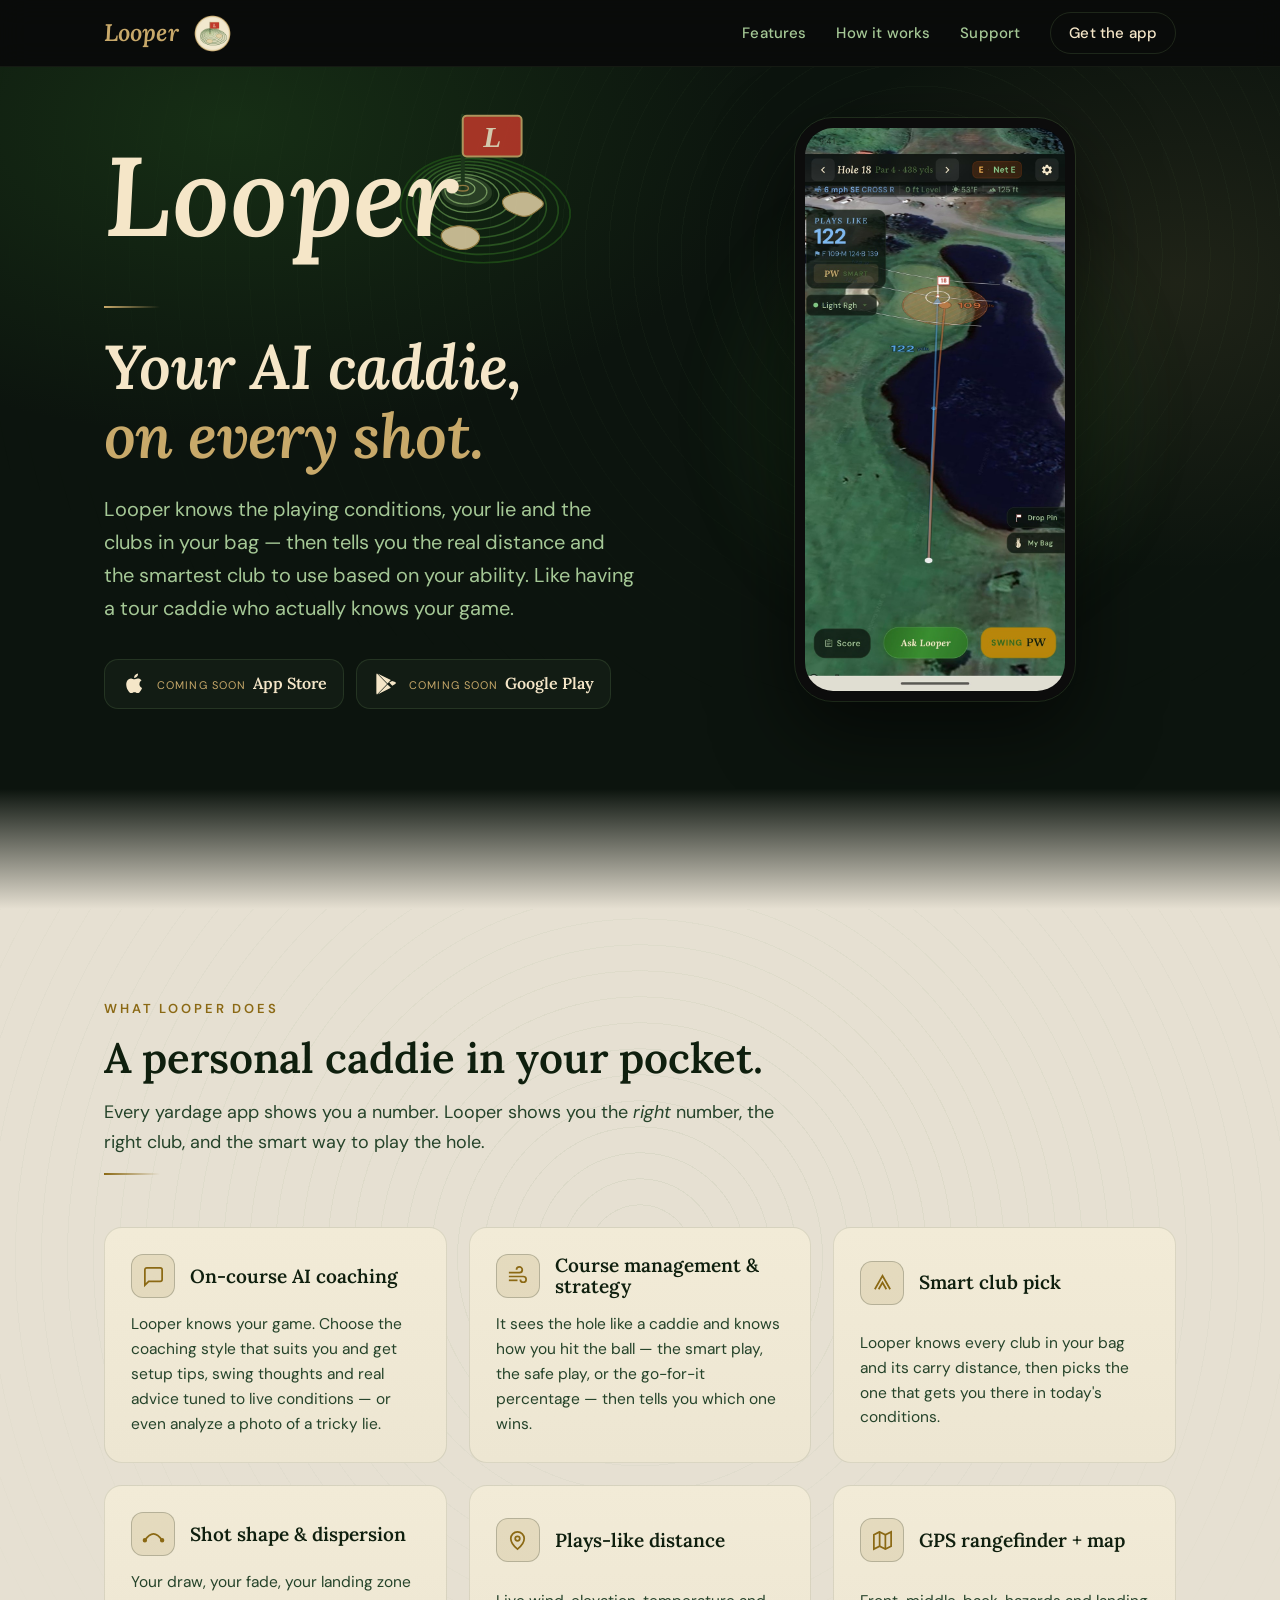
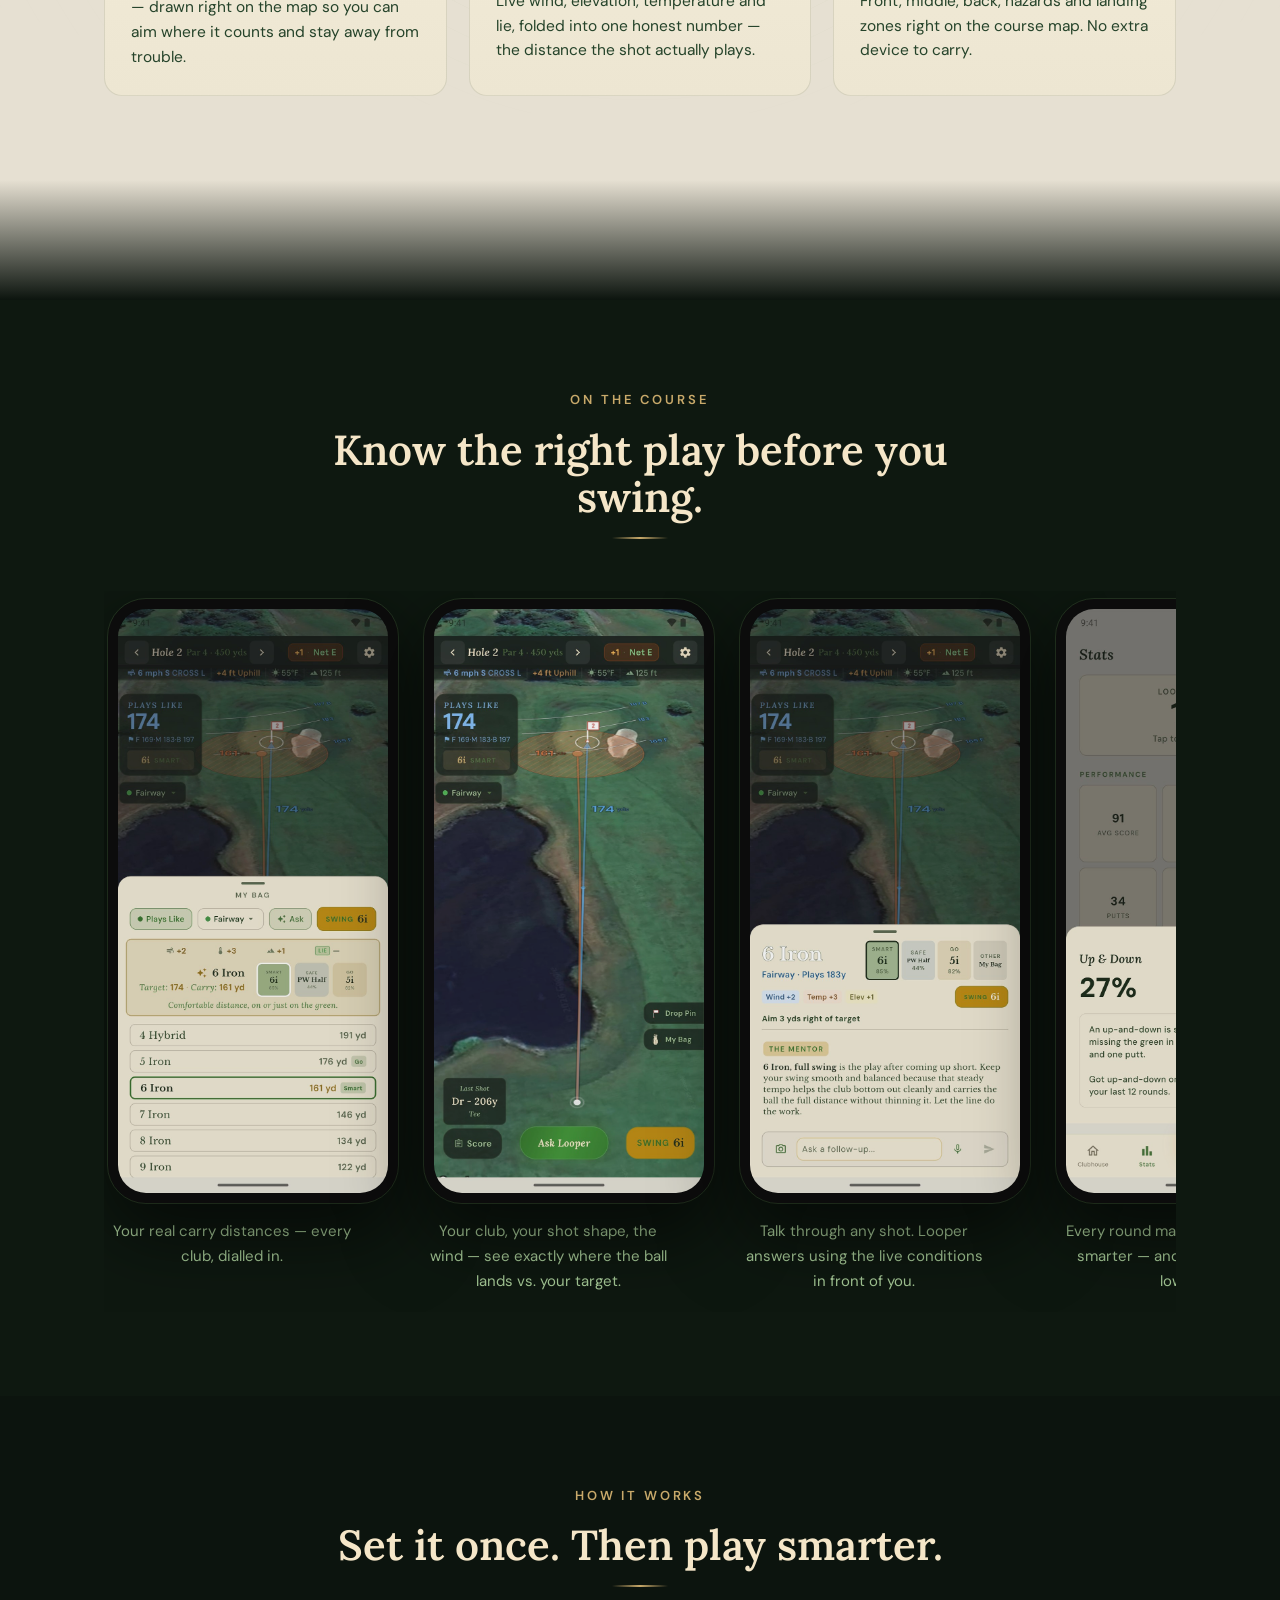
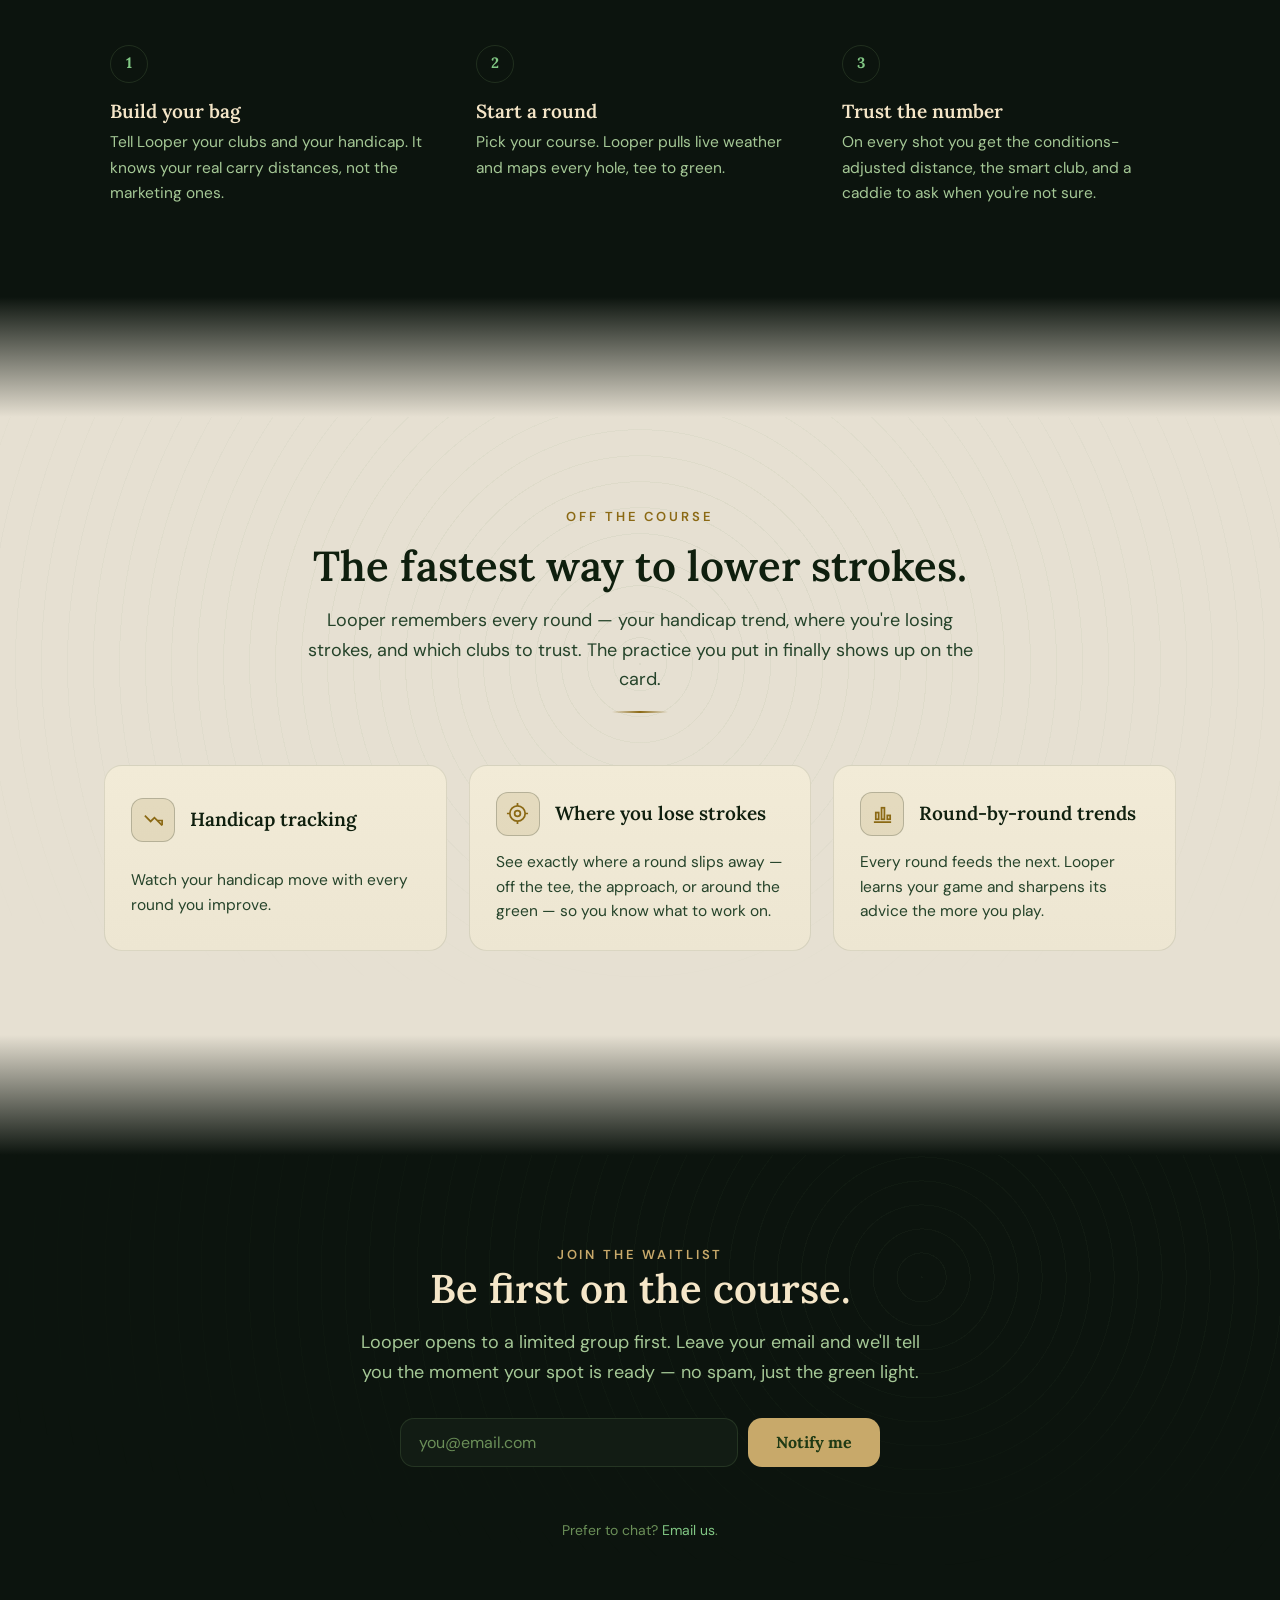
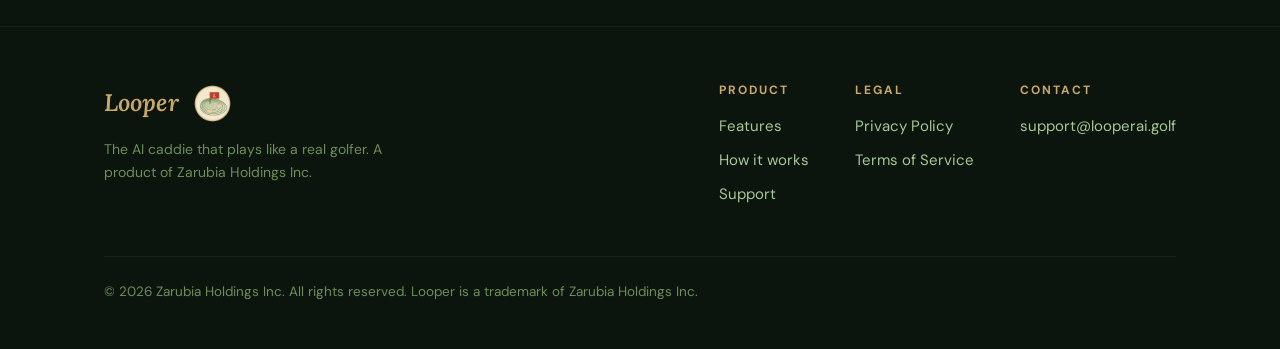
==== index.html @ 2af76039 "Rebuild marketing + legal site for looperai.golf (Cloudflare Pages) New landing page (carousel + lig" ====
<!DOCTYPE html>
<html lang="en">
<head>
  <meta charset="UTF-8" />
  <meta name="viewport" content="width=device-width, initial-scale=1.0" />
  <title>Looper — Your AI Caddie</title>
  <meta name="description" content="Looper is an AI caddie for your phone. It reads the wind, elevation, your lie and your bag, then tells you the real distance and the smart club." />
  <meta property="og:title" content="Looper — Your AI Caddie" />
  <meta property="og:description" content="The AI caddie that plays like a real golfer. Real plays-like distances, smart club picks, wind, strategy and on-course coaching." />
  <meta property="og:type" content="website" />
  <meta property="og:url" content="https://looperai.golf" />
  <meta property="og:image" content="https://looperai.golf/assets/og.png" />
  <meta property="og:image:width" content="1200" />
  <meta property="og:image:height" content="630" />
  <meta name="twitter:card" content="summary_large_image" />
  <meta name="twitter:title" content="Looper — Your AI Caddie" />
  <meta name="twitter:description" content="The AI caddie that plays like a real golfer." />
  <meta name="twitter:image" content="https://looperai.golf/assets/og.png" />
  <meta name="theme-color" content="#0A0A0A" />
  <link rel="icon" type="image/png" href="assets/icon.png" />
  <link rel="apple-touch-icon" href="assets/icon.png" />
  <link rel="preconnect" href="https://fonts.googleapis.com" />
  <link rel="preconnect" href="https://fonts.gstatic.com" crossorigin />
  <link href="https://fonts.googleapis.com/css2?family=Lora:ital,wght@0,500;0,600;0,700;1,500;1,600&family=Libre+Baskerville:ital@0;1&family=DM+Sans:wght@400;500;600;700&display=swap" rel="stylesheet" />
  <link rel="stylesheet" href="styles.css" />
</head>
<body>

  <header class="site-header">
    <div class="wrap">
      <a href="index.html" class="brand">Looper<img src="assets/emblem.png" alt="" class="brand-mark" /></a>
      <nav class="nav">
        <a href="#features" class="hide-sm">Features</a>
        <a href="#how" class="hide-sm">How it works</a>
        <a href="support.html">Support</a>
        <a href="#get" class="nav-cta">Get the app</a>
      </nav>
    </div>
  </header>

  <!-- HERO -->
  <section class="hero">
    <div class="contour"></div>
    <div class="wrap">
      <div class="hero-copy">
        <div class="hero-logo"><span class="hl-word">Looper</span><img class="hl-green" src="assets/green-emblem.svg" alt="" aria-hidden="true" /></div>
        <span class="hairline"></span>
        <h1>Your AI caddie,<br /><span class="accent">on every shot.</span></h1>
        <p class="lead">
          Looper knows the playing conditions, your lie and the clubs in your
          bag &mdash; then tells you the real distance and the smartest club to
          use based on your ability. Like having a tour caddie who actually
          knows your game.
        </p>
        <div class="cta-row">
          <span class="store-badge">
            <svg viewBox="0 0 24 24" fill="currentColor" aria-hidden="true"><path d="M17.05 12.04c-.02-2.27 1.85-3.36 1.94-3.41-1.06-1.55-2.71-1.76-3.29-1.78-1.4-.14-2.73.82-3.44.82-.71 0-1.8-.8-2.96-.78-1.52.02-2.93.88-3.71 2.24-1.58 2.74-.4 6.8 1.13 9.02.75 1.09 1.65 2.31 2.82 2.27 1.13-.05 1.56-.73 2.93-.73 1.36 0 1.75.73 2.95.71 1.22-.02 1.99-1.11 2.74-2.21.86-1.27 1.22-2.5 1.24-2.56-.03-.01-2.38-.91-2.4-3.62zM14.8 5.18c.62-.76 1.05-1.8.93-2.85-.9.04-2 .6-2.65 1.35-.58.67-1.09 1.74-.95 2.76 1.01.08 2.04-.51 2.67-1.26z"/></svg>
            <span class="sb-text"><span class="sb-top">Coming soon</span><span class="sb-main">App Store</span></span>
          </span>
          <span class="store-badge">
            <svg viewBox="0 0 24 24" fill="currentColor" aria-hidden="true"><path d="M3.6 2.3c-.3.3-.5.7-.5 1.3v16.8c0 .6.2 1 .5 1.3l.1.1L13 12.1v-.2L3.7 2.2l-.1.1zm12.9 13.2l-3.1-3.1L4.6 21.5l11.9-6zM4.6 2.5l8.8 9 3.1-3.1L4.6 2.5zm13 6.7l-2.6 1.5 2.8 2.8 2.7-1.5c.8-.5.8-1.3 0-1.8l-2.9-1z"/></svg>
            <span class="sb-text"><span class="sb-top">Coming soon</span><span class="sb-main">Google Play</span></span>
          </span>
        </div>
      </div>

      <div class="hero-visual">
        <span class="glow"></span>
        <div class="phone">
          <img src="assets/screenshots/hero.jpg" alt="Looper on the course showing the plays-like distance, recommended club and shot dispersion on a satellite hole map" />
        </div>
      </div>
    </div>
  </section>

  <div class="fade to-paper"></div>

  <!-- FEATURES -->
  <section class="band paper" id="features">
    <div class="contour"></div>
    <div class="wrap">
      <div class="section-head reveal">
        <span class="eyebrow">What Looper does</span>
        <h2>A personal caddie in your pocket.</h2>
        <p>Every yardage app shows you a number. Looper shows you the <em>right</em> number, the right club, and the smart way to play the hole.</p>
        <span class="hairline"></span>
      </div>

      <div class="feature-grid">
        <div class="feature reveal">
          <div class="feature-icon"><svg viewBox="0 0 24 24" fill="none" stroke="currentColor" stroke-width="1.8"><path d="M21 15a2 2 0 0 1-2 2H7l-4 4V5a2 2 0 0 1 2-2h14a2 2 0 0 1 2 2z"/></svg></div>
          <h3>On-course AI coaching</h3>
          <p>Looper knows your game. Choose the coaching style that suits you and get setup tips, swing thoughts and real advice tuned to live conditions &mdash; or even analyze a photo of a tricky lie.</p>
        </div>
        <div class="feature reveal">
          <div class="feature-icon"><svg viewBox="0 0 24 24" fill="none" stroke="currentColor" stroke-width="1.8"><path d="M3 8h11a3 3 0 1 0-3-3"/><path d="M3 12h15a3 3 0 1 1-3 3"/><path d="M3 16h9"/></svg></div>
          <h3>Course management &amp; strategy</h3>
          <p>It sees the hole like a caddie and knows how you hit the ball &mdash; the smart play, the safe play, or the go-for-it percentage &mdash; then tells you which one wins.</p>
        </div>
        <div class="feature reveal">
          <div class="feature-icon"><svg viewBox="0 0 24 24" fill="none" stroke="currentColor" stroke-width="1.8"><path d="M4 19l8-14 8 14"/><path d="M8 19l4-7 4 7"/></svg></div>
          <h3>Smart club pick</h3>
          <p>Looper knows every club in your bag and its carry distance, then picks the one that gets you there in today's conditions.</p>
        </div>
        <div class="feature reveal">
          <div class="feature-icon"><svg viewBox="0 0 24 24" fill="none" stroke="currentColor" stroke-width="1.8"><path d="M3 18c6-9 12-9 18 0"/><circle cx="3" cy="18" r="1.4" fill="currentColor"/><circle cx="21" cy="18" r="1.4" fill="currentColor"/></svg></div>
          <h3>Shot shape &amp; dispersion</h3>
          <p>Your draw, your fade, your landing zone &mdash; drawn right on the map so you can aim where it counts and stay away from trouble.</p>
        </div>
        <div class="feature reveal">
          <div class="feature-icon"><svg viewBox="0 0 24 24" fill="none" stroke="currentColor" stroke-width="1.8"><path d="M12 21s7-5.4 7-11a7 7 0 1 0-14 0c0 5.6 7 11 7 11z"/><circle cx="12" cy="10" r="2.4"/></svg></div>
          <h3>Plays-like distance</h3>
          <p>Live wind, elevation, temperature and lie, folded into one honest number &mdash; the distance the shot actually plays.</p>
        </div>
        <div class="feature reveal">
          <div class="feature-icon"><svg viewBox="0 0 24 24" fill="none" stroke="currentColor" stroke-width="1.8"><path d="M9 3 3 6v15l6-3 6 3 6-3V3l-6 3-6-3z"/><path d="M9 3v15M15 6v15"/></svg></div>
          <h3>GPS rangefinder + map</h3>
          <p>Front, middle, back, hazards and landing zones right on the course map. No extra device to carry.</p>
        </div>
      </div>
    </div>
  </section>

  <div class="fade to-dark"></div>

  <!-- SHOWCASE -->
  <section class="band showcase">
    <div class="wrap">
      <div class="section-head center reveal">
        <span class="eyebrow">On the course</span>
        <h2>Know the right play before you swing.</h2>
        <span class="hairline"></span>
      </div>
      <div class="shots">
        <div class="shot">
          <div class="phone"><img src="assets/screenshots/bag.jpg" alt="Looper My Bag screen showing each club's carry distance" /></div>
          <p>Your real carry distances &mdash; every club, dialled in.</p>
        </div>
        <div class="shot">
          <div class="phone"><img src="assets/screenshots/shot.jpg" alt="Looper on-course GPS with club recommendation, shot-shape ellipse and wind" /></div>
          <p>Your club, your shot shape, the wind &mdash; see exactly where the ball lands vs. your target.</p>
        </div>
        <div class="shot">
          <div class="phone"><img src="assets/screenshots/ask.jpg" alt="Ask Looper coaching a shot using the live conditions" /></div>
          <p>Talk through any shot. Looper answers using the live conditions in front of you.</p>
        </div>
        <div class="shot">
          <div class="phone"><img src="assets/screenshots/stats.jpg" alt="Looper stats screen with handicap and up-and-down detail" /></div>
          <p>Every round makes the next one smarter &mdash; and your handicap lower.</p>
        </div>
      </div>
    </div>
  </section>

  <!-- HOW IT WORKS -->
  <section class="band" id="how">
    <div class="wrap">
      <div class="section-head center reveal">
        <span class="eyebrow">How it works</span>
        <h2>Set it once. Then play smarter.</h2>
        <span class="hairline"></span>
      </div>
      <div class="steps">
        <div class="step reveal">
          <div class="num">1</div>
          <h3>Build your bag</h3>
          <p>Tell Looper your clubs and your handicap. It knows your real carry distances, not the marketing ones.</p>
        </div>
        <div class="step reveal">
          <div class="num">2</div>
          <h3>Start a round</h3>
          <p>Pick your course. Looper pulls live weather and maps every hole, tee to green.</p>
        </div>
        <div class="step reveal">
          <div class="num">3</div>
          <h3>Trust the number</h3>
          <p>On every shot you get the conditions-adjusted distance, the smart club, and a caddie to ask when you're not sure.</p>
        </div>
      </div>
    </div>
  </section>

  <div class="fade to-paper"></div>

  <!-- IMPROVE / STATS -->
  <section class="band paper" id="improve">
    <div class="contour"></div>
    <div class="wrap">
      <div class="section-head center reveal">
        <span class="eyebrow">Off the course</span>
        <h2>The fastest way to lower strokes.</h2>
        <p>Looper remembers every round &mdash; your handicap trend, where you're losing strokes, and which clubs to trust. The practice you put in finally shows up on the card.</p>
        <span class="hairline"></span>
      </div>

      <div class="feature-grid">
        <div class="feature reveal">
          <div class="feature-icon"><svg viewBox="0 0 24 24" fill="none" stroke="currentColor" stroke-width="1.8"><path d="M3 7l6 6 4-4 8 8"/><path d="M21 17v-5h-5"/></svg></div>
          <h3>Handicap tracking</h3>
          <p>Watch your handicap move with every round you improve.</p>
        </div>
        <div class="feature reveal">
          <div class="feature-icon"><svg viewBox="0 0 24 24" fill="none" stroke="currentColor" stroke-width="1.8"><circle cx="12" cy="12" r="8"/><circle cx="12" cy="12" r="3"/><path d="M12 1v3M12 20v3M1 12h3M20 12h3"/></svg></div>
          <h3>Where you lose strokes</h3>
          <p>See exactly where a round slips away &mdash; off the tee, the approach, or around the green &mdash; so you know what to work on.</p>
        </div>
        <div class="feature reveal">
          <div class="feature-icon"><svg viewBox="0 0 24 24" fill="none" stroke="currentColor" stroke-width="1.8"><path d="M3 21h18"/><rect x="5" y="11" width="3" height="7"/><rect x="11" y="6" width="3" height="12"/><rect x="17" y="14" width="3" height="4"/></svg></div>
          <h3>Round-by-round trends</h3>
          <p>Every round feeds the next. Looper learns your game and sharpens its advice the more you play.</p>
        </div>
      </div>
    </div>
  </section>

  <div class="fade to-dark"></div>

  <!-- CTA -->
  <section class="band cta-band" id="get">
    <div class="contour"></div>
    <div class="wrap reveal">
      <span class="eyebrow">Join the waitlist</span>
      <h2>Be first on the course.</h2>
      <p>Looper opens to a limited group first. Leave your email and we'll tell you the moment your spot is ready &mdash; no spam, just the green light.</p>
      <form class="waitlist" id="waitlist" action="/api/subscribe" method="post" novalidate>
        <input type="email" id="wlEmail" name="email" placeholder="you@email.com" autocomplete="email" required aria-label="Email address" />
        <input type="text" name="company" class="wl-hp" tabindex="-1" autocomplete="off" aria-hidden="true" />
        <button type="submit" class="btn">Notify me</button>
      </form>
      <p class="wl-msg" id="wlMsg" role="status" aria-live="polite"></p>
      <p class="wl-fine">Prefer to chat? <a href="mailto:support@looperai.golf">Email us</a>.</p>
    </div>
  </section>

  <!-- FOOTER -->
  <footer class="site-footer">
    <div class="wrap">
      <div class="footer-grid">
        <div class="footer-brand">
          <a href="index.html" class="brand">Looper<img src="assets/emblem.png" alt="" class="brand-mark" /></a>
          <p>The AI caddie that plays like a real golfer. A product of Zarubia Holdings Inc.</p>
        </div>
        <div class="footer-links">
          <div class="footer-col">
            <h4>Product</h4>
            <a href="#features">Features</a>
            <a href="#how">How it works</a>
            <a href="support.html">Support</a>
          </div>
          <div class="footer-col">
            <h4>Legal</h4>
            <a href="privacy.html">Privacy Policy</a>
            <a href="terms.html">Terms of Service</a>
          </div>
          <div class="footer-col">
            <h4>Contact</h4>
            <a href="mailto:support@looperai.golf">support@looperai.golf</a>
          </div>
        </div>
      </div>
      <div class="footer-legal">
        &copy; 2026 Zarubia Holdings Inc. All rights reserved. Looper is a trademark of Zarubia Holdings Inc.
      </div>
    </div>
  </footer>

  <!-- Lightbox: tap a carousel screen to read it zoomed, scroll/flick through. -->
  <div class="lightbox" id="lightbox" aria-hidden="true" role="dialog" aria-modal="true" aria-label="Screenshot viewer">
    <button class="lb-close" id="lbClose" aria-label="Close">&times;</button>
    <button class="lb-nav lb-prev" id="lbPrev" aria-label="Previous screen">&#8249;</button>
    <button class="lb-nav lb-next" id="lbNext" aria-label="Next screen">&#8250;</button>
    <div class="lb-scroll">
      <figure class="lb-figure">
        <img id="lbImg" src="" alt="" />
        <figcaption id="lbCap"></figcaption>
      </figure>
    </div>
  </div>

  <script>
    (function () {
      var reduce = window.matchMedia('(prefers-reduced-motion: reduce)').matches;

      // Scroll reveals — add .in when each element enters the viewport.
      var els = document.querySelectorAll('.reveal');
      if (reduce || !('IntersectionObserver' in window)) {
        els.forEach(function (el) { el.classList.add('in'); });
        return;
      }
      var io = new IntersectionObserver(function (entries) {
        entries.forEach(function (e) {
          if (e.isIntersecting) { e.target.classList.add('in'); io.unobserve(e.target); }
        });
      }, { rootMargin: '0px 0px -10% 0px', threshold: 0.12 });
      els.forEach(function (el) { io.observe(el); });
    })();
  </script>

  <script>
    // Carousel lightbox — tap a screen to read it zoomed; scroll to pan the
    // full screen, arrows / swipe-keys to move between, Esc / tap-out to close.
    (function () {
      var shots = Array.prototype.slice.call(document.querySelectorAll('.shots .shot'));
      var data = shots.map(function (shot) {
        var img = shot.querySelector('img');
        var cap = shot.querySelector('p');
        return img ? { src: img.src, alt: img.alt, cap: cap ? cap.textContent : '' } : null;
      }).filter(Boolean);
      if (!data.length) return;

      var lb = document.getElementById('lightbox');
      var lbImg = document.getElementById('lbImg');
      var lbCap = document.getElementById('lbCap');
      var idx = 0;

      function render(i) {
        idx = (i + data.length) % data.length;
        lbImg.src = data[idx].src;
        lbImg.alt = data[idx].alt;
        lbCap.textContent = data[idx].cap;
        lb.scrollTop = 0;
      }
      function open(i) {
        render(i);
        lb.classList.add('open');
        lb.setAttribute('aria-hidden', 'false');
        document.body.style.overflow = 'hidden';
      }
      function close() {
        lb.classList.remove('open');
        lb.setAttribute('aria-hidden', 'true');
        document.body.style.overflow = '';
      }

      shots.forEach(function (shot, i) {
        var phone = shot.querySelector('.phone');
        if (phone) phone.addEventListener('click', function () { open(i); });
      });
      document.getElementById('lbClose').addEventListener('click', close);
      document.getElementById('lbPrev').addEventListener('click', function (e) { e.stopPropagation(); render(idx - 1); });
      document.getElementById('lbNext').addEventListener('click', function (e) { e.stopPropagation(); render(idx + 1); });
      // Tap the dark area (not the phone) to close.
      lb.addEventListener('click', function (e) {
        var t = e.target;
        if (t === lb || (t.classList && (t.classList.contains('lb-scroll') || t.classList.contains('lb-figure')))) close();
      });
      document.addEventListener('keydown', function (e) {
        if (!lb.classList.contains('open')) return;
        if (e.key === 'Escape') close();
        else if (e.key === 'ArrowLeft') render(idx - 1);
        else if (e.key === 'ArrowRight') render(idx + 1);
      });
    })();

    // Waitlist email capture — posts to the /api/subscribe Pages Function.
    (function () {
      var form = document.getElementById('waitlist');
      if (!form) return;
      var msg = document.getElementById('wlMsg');
      var emailInput = document.getElementById('wlEmail');
      var emailRe = /^[^@\s]+@[^@\s]+\.[^@\s]+$/;
      form.addEventListener('submit', function (e) {
        e.preventDefault();
        var email = (emailInput.value || '').trim();
        if (!emailRe.test(email)) {
          msg.textContent = 'Please enter a valid email address.';
          msg.className = 'wl-msg err';
          return;
        }
        var hp = form.querySelector('.wl-hp');
        var btn = form.querySelector('button');
        var label = btn.textContent;
        btn.disabled = true; btn.textContent = '…';
        msg.textContent = ''; msg.className = 'wl-msg';
        fetch('/api/subscribe', {
          method: 'POST',
          headers: { 'content-type': 'application/json' },
          body: JSON.stringify({ email: email, company: hp ? hp.value : '' })
        }).then(function (r) {
          return r.json().catch(function () { return { ok: r.ok }; });
        }).then(function (d) {
          if (d && d.ok) {
            form.style.display = 'none';
            msg.textContent = "You're on the list — we'll email you the moment Looper opens up.";
            msg.className = 'wl-msg';
          } else {
            throw new Error('failed');
          }
        }).catch(function () {
          msg.textContent = 'Something went wrong — please try again, or email us.';
          msg.className = 'wl-msg err';
          btn.disabled = false; btn.textContent = label;
        });
      });
    })();
  </script>

</body>
</html>
---- styles.css ----
/* ============================================================
   Looper — looperai.golf
   Palette matched to the app (azalea_tokens.dart).
   Dark sections = "Augusta Night"; .paper sections = "Augusta Morning".
   ============================================================ */

:root {
  /* Dark ("Augusta Night") — the default palette */
  --ink:         #0C140E;   /* forest-black anchor used for section blends */
  --paper:       #E6E0D2;   /* warm muted parchment for light sections */
  --bg:          #0C140E;
  --bg-forest:   #0E1810;
  --surface:     #0C140E;
  --card:        #121C14;
  --card-2:      #0E1610;
  --border:      rgba(107, 143, 88, 0.22);
  --border-soft: rgba(107, 143, 88, 0.12);
  --cream:       #F5E6C8;   /* primary text / headings */
  --sage:        #A5C896;   /* body text */
  --sage-dim:    #6B8F58;
  --green:       #2E6B25;
  --green-deep:  #1A5C18;
  --green-bright:#81C784;
  --gold:        #C8A96A;
  --gold-soft:   rgba(200, 169, 106, 0.14);
  --white:       #FFFFFF;
  --blue:        #7DB8F0;

  --font-head:    'Lora', Georgia, 'Times New Roman', serif;
  --font-tagline: 'Libre Baskerville', Georgia, serif;
  --font-body:    'DM Sans', -apple-system, BlinkMacSystemFont, 'Segoe UI', sans-serif;

  --maxw: 1120px;
}

* { box-sizing: border-box; margin: 0; padding: 0; }

html { scroll-behavior: smooth; -webkit-text-size-adjust: 100%; }

body {
  background: var(--bg);
  color: var(--sage);
  font-family: var(--font-body);
  font-size: 17px;
  line-height: 1.65;
  -webkit-font-smoothing: antialiased;
  text-rendering: optimizeLegibility;
  overflow-x: hidden;
}

a { color: var(--green-bright); text-decoration: none; transition: color .18s ease; }
a:hover { color: var(--gold); }

h1, h2, h3 { font-family: var(--font-head); color: var(--cream); line-height: 1.12; font-weight: 600; }

img { max-width: 100%; display: block; }

.wrap { width: 100%; max-width: var(--maxw); margin: 0 auto; padding: 0 24px; }

.eyebrow {
  font-size: 13px;
  letter-spacing: .22em;
  text-transform: uppercase;
  color: var(--gold);
  font-weight: 600;
}

/* A thin gold hairline rule — the splash signature. Draws in when revealed. */
.hairline {
  display: block; width: 56px; height: 2px; border: 0;
  background: linear-gradient(90deg, var(--gold), transparent);
  transform-origin: left center;
}
.section-head.center .hairline { margin-left: auto; margin-right: auto;
  background: linear-gradient(90deg, transparent, var(--gold), transparent); }

/* A faint topographic-contour texture — echoes the emblem's rings. */
.contour {
  position: absolute; inset: 0; z-index: 0; pointer-events: none;
  background:
    repeating-radial-gradient(circle at 72% 26%,
      rgba(107,143,88,0.07) 0 1px, transparent 1px 24px);
  -webkit-mask-image: radial-gradient(120% 90% at 72% 26%, #000 0%, transparent 70%);
          mask-image: radial-gradient(120% 90% at 72% 26%, #000 0%, transparent 70%);
}

/* ---------- Header ---------- */
.site-header {
  position: sticky; top: 0; z-index: 50;
  background: rgba(10, 10, 10, 0.78);
  backdrop-filter: blur(14px);
  -webkit-backdrop-filter: blur(14px);
  border-bottom: 1px solid var(--border-soft);
}
.site-header .wrap {
  display: flex; align-items: center; justify-content: space-between;
  height: 66px;
}
/* Brand lockup: medallion + italic "Looper" wordmark */
.brand {
  display: inline-flex; align-items: center; gap: 11px;
  font-family: var(--font-head); font-style: italic; font-weight: 600;
  font-size: 24px; letter-spacing: .005em; color: var(--gold);
}
.brand:hover { color: var(--gold); }
.brand-mark { width: 45px; height: 45px; border-radius: 50%; display: block; flex-shrink: 0; }
.nav { display: flex; gap: 30px; align-items: center; }
.nav a { color: var(--sage); font-size: 15px; font-weight: 500; letter-spacing: .01em; }
.nav a:hover { color: var(--cream); }
.nav .brand:hover { color: var(--gold); }
.nav-cta {
  border: 1px solid var(--border); border-radius: 999px;
  padding: 8px 18px; color: var(--cream) !important;
}
.nav-cta:hover { border-color: var(--gold); background: var(--gold-soft); }

@media (max-width: 620px) {
  .nav { gap: 18px; }
  .nav a.hide-sm { display: none; }
  .brand { font-size: 21px; }
}

/* ---------- Hero ---------- */
.hero {
  position: relative;
  padding: 43px 0 80px;
  overflow: hidden;
}
.hero::before {
  content: ""; position: absolute; inset: 0; z-index: 0;
  background:
    radial-gradient(900px 520px at 18% 8%, rgba(46, 107, 37, 0.30), transparent 60%),
    radial-gradient(700px 480px at 92% 30%, rgba(200, 169, 106, 0.10), transparent 60%);
  pointer-events: none;
}
.hero .wrap {
  position: relative; z-index: 1;
  display: grid;
  grid-template-columns: 1.05fr 0.95fr;
  gap: 56px;
  align-items: center;
}
/* Hero logo: "Looper" wordmark with the green topographic rings (the inner
   "green" of the medallion) faded in behind it. Word is wider than the rings. */
.hero-logo {
  display: inline-flex; align-items: center; gap: 0; line-height: 1;
  font-size: clamp(62px, 9.5vw, 112px); margin-bottom: 26px;
}
.hl-word {
  position: relative; z-index: 1;   /* "r" sits in front of the emblem */
  font-family: var(--font-head); font-style: italic; font-weight: 600;
  color: var(--cream); line-height: 1; letter-spacing: .005em;
}
.hl-green {
  position: relative; z-index: 0; margin-left: -.64em;  /* tucked further behind "er" */
  width: 1.7em; height: auto; opacity: .85; flex-shrink: 0; pointer-events: none;
}
.hero .hairline { margin-bottom: 24px; }
.hero h1 {
  font-size: clamp(38px, 6vw, 62px);
  font-style: italic;
  letter-spacing: -0.01em;
  margin-bottom: 22px;
}
.hero h1 .accent { color: var(--gold); }
.hero p.lead {
  font-size: clamp(17px, 2.2vw, 20px);
  color: var(--sage);
  max-width: 540px;
  margin-bottom: 34px;
}
.cta-row { display: flex; flex-wrap: wrap; gap: 12px; align-items: center; }

.store-badge {
  display: inline-flex; align-items: center; gap: 10px;
  background: var(--card); border: 1px solid var(--border);
  border-radius: 14px; padding: 11px 16px;
}
.store-badge:hover { border-color: var(--gold); background: var(--card-2); }
.store-badge svg { width: 26px; height: 26px; flex-shrink: 0; color: var(--cream); }
.store-badge .sb-text { line-height: 1.25; }
.store-badge .sb-top { font-size: 11px; letter-spacing: .1em; text-transform: uppercase; color: var(--gold); margin-right: 7px; }
.store-badge .sb-main { font-size: 16px; color: var(--cream); font-weight: 600; font-family: var(--font-head); }

/* Phone */
.hero-visual { position: relative; display: flex; justify-content: center; }
.phone {
  position: relative;
  width: 280px; max-width: 78vw;
  border-radius: 38px;
  border: 10px solid #0c0c0c;
  outline: 1px solid var(--border);
  box-shadow: 0 30px 80px rgba(0,0,0,0.6), 0 0 0 1px rgba(255,255,255,0.02) inset;
  overflow: hidden;
  background: #000;
}
.phone img { width: 100%; height: auto; }
.hero-visual .glow {
  position: absolute; inset: -10% -20%;
  background: radial-gradient(closest-side, rgba(46,107,37,0.35), transparent 70%);
  filter: blur(20px); z-index: -1;
}

@media (max-width: 880px) {
  .hero .wrap { grid-template-columns: 1fr; gap: 48px; text-align: center; }
  .hero-emblem { margin-left: auto; margin-right: auto; }
  .hero .hairline { margin-left: auto; margin-right: auto;
    background: linear-gradient(90deg, transparent, var(--gold), transparent); }
  .hero p.lead { margin-left: auto; margin-right: auto; }
  .cta-row { justify-content: center; }
}

/* ---------- Section frame ---------- */
section.band { position: relative; padding: 84px 0; scroll-margin-top: 84px; }
section.band .wrap { position: relative; z-index: 1; }

/* Simple gradient bridge between dark <-> paper sections (feathers the
   contrast over ~120px instead of a hard line). */
.fade { height: 120px; border: 0; }
.fade.to-paper { background: linear-gradient(180deg, var(--ink) 0%, var(--paper) 100%); }
.fade.to-dark  { background: linear-gradient(180deg, var(--paper) 0%, var(--ink) 100%); }
@media (max-width: 880px) { .fade { height: 90px; } }
.section-head { max-width: 680px; margin-bottom: 52px; }
.section-head.center { margin-left: auto; margin-right: auto; text-align: center; }
.section-head .hairline { margin-top: 16px; }
.section-head h2 { font-size: clamp(28px, 4vw, 42px); margin: 14px 0 16px; }
.section-head p { color: var(--sage); font-size: 18px; }

/* ---------- Light "paper" sections ----------
   Mirrors the app's "Augusta Morning" palette. We re-map the palette
   vars within the section so every child element recolors automatically. */
.band.paper {
  background: var(--paper);
  --card:        #F2EBD7;
  --card-2:      #EDE6D2;
  --border:      rgba(15,31,14,0.22);
  --border-soft: rgba(15,31,14,0.10);
  --cream:       #0F1F0E;   /* heading / primary text on cream */
  --sage:        #25432A;   /* body text on cream */
  --sage-dim:    #506046;
  --gold:        #8B6914;   /* antique gold reads better on cream */
  --gold-soft:   rgba(139,105,20,0.12);
  --green-bright:#2E6B25;
}
.band.paper .contour {
  background:
    repeating-radial-gradient(circle at 50% 40%,
      rgba(46,107,37,0.06) 0 1px, transparent 1px 26px);
  -webkit-mask-image: radial-gradient(120% 90% at 50% 30%, #000 0%, transparent 72%);
          mask-image: radial-gradient(120% 90% at 50% 30%, #000 0%, transparent 72%);
}

/* ---------- Features ---------- */
.feature-grid {
  display: grid; grid-template-columns: repeat(3, 1fr); gap: 22px;
}
.feature {
  display: grid; grid-template-columns: auto 1fr; column-gap: 15px;
  align-items: center;
  background: linear-gradient(180deg, var(--card), var(--card-2));
  border: 1px solid var(--border-soft);
  border-radius: 18px; padding: 26px 26px;
  transition: border-color .2s ease, transform .2s ease, box-shadow .2s ease;
}
.feature:hover { border-color: var(--border); transform: translateY(-3px); }
.band.paper .feature:hover { box-shadow: 0 14px 34px rgba(15,31,14,0.10); }
.feature-icon {
  width: 44px; height: 44px; border-radius: 12px; flex-shrink: 0;
  display: flex; align-items: center; justify-content: center;
  background: var(--gold-soft); border: 1px solid var(--border);
}
.feature-icon svg { width: 23px; height: 23px; color: var(--gold); }
.feature h3 { font-size: 19px; color: var(--cream); margin: 0; }
.feature p { grid-column: 1 / -1; font-size: 15.5px; color: var(--sage); line-height: 1.6; margin-top: 14px; }

@media (max-width: 860px) { .feature-grid { grid-template-columns: 1fr 1fr; } }
@media (max-width: 560px) { .feature-grid { grid-template-columns: 1fr; } }

/* ---------- Showcase ---------- */
.showcase { background: var(--bg-forest); }
.shots {
  display: flex; gap: 26px; overflow-x: auto; padding: 8px 4px 18px;
  scroll-snap-type: x mandatory;
}
.shot { scroll-snap-align: center; flex: 0 0 auto; text-align: center; }
.shot .phone { width: 290px; }
/* Temper the light-mode screens against the dark section: lowering contrast
   pulls the bright cream down and lifts the dim map up at the same time. */
.shot .phone img { filter: contrast(0.87) saturate(1.05); }
.shot p { margin-top: 16px; color: var(--sage); font-size: 15px; max-width: 248px; }
.shots::-webkit-scrollbar { height: 8px; }
.shots::-webkit-scrollbar-thumb { background: var(--border); border-radius: 8px; }

/* Phone screens: full-bleed swipe carousel, viewport-sized phones, left-snap. */
@media (max-width: 640px) {
  .shots {
    margin-left: -24px; margin-right: -24px;
    padding: 8px 24px 18px;
    scroll-padding-left: 24px;
    gap: 16px;
    -webkit-overflow-scrolling: touch;
  }
  .shot { scroll-snap-align: start; }
  .shot .phone { width: 76vw; max-width: 300px; }
  .shot p { margin-left: auto; margin-right: auto; max-width: 66vw; font-size: 14px; }
}

/* ---------- How it works ---------- */
.steps { display: grid; grid-template-columns: repeat(3, 1fr); gap: 26px; }
.step { padding: 6px; }
.step .num {
  font-family: var(--font-head); font-size: 15px; font-weight: 700;
  color: var(--green-bright); width: 38px; height: 38px; border-radius: 999px;
  border: 1px solid var(--border); display: flex; align-items: center; justify-content: center;
  margin-bottom: 18px;
}
.step h3 { font-size: 19px; color: var(--cream); margin-bottom: 8px; }
.step p { font-size: 15.5px; color: var(--sage); }
@media (max-width: 720px) { .steps { grid-template-columns: 1fr; gap: 22px; } }

/* ---------- CTA band ---------- */
.cta-band { text-align: center; }
.cta-band h2 { font-size: clamp(28px, 4vw, 40px); margin-bottom: 16px; }
.cta-band p { color: var(--sage); max-width: 560px; margin: 0 auto 30px; font-size: 18px; }

/* Waitlist email capture */
.waitlist {
  display: flex; gap: 10px; justify-content: center; flex-wrap: wrap;
  max-width: 480px; margin: 0 auto;
}
.waitlist input[type="email"] {
  flex: 1 1 240px; min-width: 0;
  background: var(--card); border: 1px solid var(--border);
  border-radius: 14px; padding: 13px 18px;
  color: var(--cream); font-family: var(--font-body); font-size: 16px;
}
.waitlist input[type="email"]::placeholder { color: var(--sage-dim); }
.waitlist input[type="email"]:focus { outline: none; border-color: var(--gold); background: var(--card-2); }
.waitlist .btn { flex: 0 0 auto; }
.wl-hp { position: absolute; left: -9999px; width: 1px; height: 1px; opacity: 0; }
.cta-band .wl-msg { min-height: 22px; margin: 14px auto 0; font-size: 15px; color: var(--green-bright); max-width: 480px; }
.cta-band .wl-msg.err { color: var(--danger); }
.cta-band .wl-fine { margin: 16px auto 0; font-size: 14px; color: var(--sage-dim); max-width: 480px; }
@media (max-width: 460px) { .waitlist .btn { flex: 1 1 100%; } }

/* ---------- Footer ---------- */
.site-footer {
  border-top: 1px solid var(--border-soft);
  padding: 54px 0 46px; background: var(--bg);
}
.footer-grid {
  display: flex; flex-wrap: wrap; gap: 30px;
  justify-content: space-between; align-items: flex-start;
}
.footer-brand .brand { margin-bottom: 12px; }
.footer-brand p { color: var(--sage-dim); font-size: 14px; max-width: 320px; }
.footer-links { display: flex; gap: 46px; flex-wrap: wrap; }
.footer-col h4 {
  font-size: 12px; letter-spacing: .16em; text-transform: uppercase;
  color: var(--gold); margin-bottom: 14px; font-family: var(--font-body); font-weight: 700;
}
.footer-col a { display: block; color: var(--sage); font-size: 15px; margin-bottom: 9px; }
.footer-col a:hover { color: var(--cream); }
.footer-legal {
  margin-top: 40px; padding-top: 24px; border-top: 1px solid var(--border-soft);
  color: var(--sage-dim); font-size: 13.5px;
}

/* ---------- Legal / content pages ---------- */
.page-hero { padding: 64px 0 34px; }
.page-hero h1 { font-size: clamp(32px, 5vw, 46px); margin-bottom: 10px; }
.page-hero .meta { color: var(--sage-dim); font-size: 14px; }

.legal { padding: 14px 0 80px; }
.legal .wrap { max-width: 780px; }
.legal h2 {
  font-size: 24px; color: var(--cream); margin: 40px 0 14px;
  padding-top: 12px;
}
.legal h3 { font-size: 18px; color: var(--gold); margin: 26px 0 10px; font-family: var(--font-body); font-weight: 700; }
.legal p { margin-bottom: 16px; color: var(--sage); }
.legal ul { margin: 0 0 18px 22px; }
.legal li { margin-bottom: 9px; color: var(--sage); }
.legal strong { color: var(--cream); }
.legal a { word-break: break-word; }

/* ---------- FAQ ---------- */
.faq { max-width: 780px; }
.faq details {
  border: 1px solid var(--border-soft); border-radius: 14px;
  padding: 4px 22px; margin-bottom: 14px; background: var(--card-2);
}
.faq details[open] { border-color: var(--border); }
.faq summary {
  cursor: pointer; list-style: none; padding: 18px 0;
  font-family: var(--font-head); font-size: 18px; color: var(--cream);
  display: flex; justify-content: space-between; align-items: center; gap: 16px;
}
.faq summary::-webkit-details-marker { display: none; }
.faq summary::after { content: "+"; color: var(--gold); font-size: 24px; line-height: 1; }
.faq details[open] summary::after { content: "\2013"; }
.faq details p { padding: 0 0 20px; color: var(--sage); }

.contact-card {
  background: linear-gradient(180deg, var(--card), var(--card-2));
  border: 1px solid var(--border); border-radius: 18px;
  padding: 34px; margin-bottom: 44px; text-align: center;
}
.contact-card h2 { border: 0; padding: 0; margin: 0 0 10px; font-size: 24px; }
.contact-card p { margin-bottom: 18px; }
.contact-card .email {
  font-family: var(--font-head); font-size: 22px; color: var(--gold);
}

/* ---------- Buttons ---------- */
.btn {
  display: inline-flex; align-items: center; gap: 10px;
  background: var(--gold); color: #1f3a14 !important;
  font-family: var(--font-head); font-weight: 700; font-size: 16px;
  padding: 14px 28px; border-radius: 14px; border: 0;
  transition: transform .15s ease, box-shadow .2s ease;
}
.btn:hover { transform: translateY(-2px); box-shadow: 0 10px 30px rgba(200,169,106,0.22); color: #1f3a14 !important; }
.btn-ghost {
  background: transparent; color: var(--cream) !important;
  border: 1px solid var(--border);
}
.btn-ghost:hover { border-color: var(--gold); background: var(--gold-soft); box-shadow: none; }

.back-link { display: inline-block; margin-bottom: 8px; color: var(--sage-dim); font-size: 14px; }


/* ============================================================
   Motion — hero load reveal + scroll reveals. All disabled under
   prefers-reduced-motion (see the block at the very bottom).
   ============================================================ */

@keyframes lineDraw { from { transform: scaleX(0); } to { transform: scaleX(1); } }
@keyframes riseIn   { from { opacity: 0; transform: translateY(16px); }
                      to   { opacity: 1; transform: none; } }

/* Gentle hero cascade on load (no gimmicks) */
.hero-logo      { animation: riseIn .7s ease .1s both; }
.hero .hairline { animation: lineDraw .7s ease .4s both; }
.hero h1        { animation: riseIn .7s ease .5s both; }
.hero p.lead    { animation: riseIn .7s ease .64s both; }
.hero .cta-row  { animation: riseIn .7s ease .78s both; }

/* Scroll-in reveal — JS adds .in when the element enters the viewport */
.reveal { opacity: 0; transform: translateY(20px);
  transition: opacity .65s ease, transform .65s ease; }
.reveal.in { opacity: 1; transform: none; }
.reveal.d1 { transition-delay: .08s; }
.reveal.d2 { transition-delay: .16s; }
.reveal.d3 { transition-delay: .24s; }
/* Left-to-right stagger within grids (no per-card markup needed) */
.feature-grid .reveal:nth-child(3n+2) { transition-delay: .08s; }
.feature-grid .reveal:nth-child(3n)   { transition-delay: .16s; }
.steps .reveal:nth-child(2) { transition-delay: .08s; }
.steps .reveal:nth-child(3) { transition-delay: .16s; }
.reveal .hairline { transform: scaleX(0); transition: transform .6s ease .15s; }
.reveal.in .hairline { transform: scaleX(1); }

/* ---------- Lightbox: tap a carousel screen to read it zoomed ---------- */
.shot .phone { cursor: zoom-in; }
.lightbox {
  position: fixed; inset: 0; z-index: 100;
  background: rgba(8, 12, 9, 0.94);
  -webkit-backdrop-filter: blur(8px); backdrop-filter: blur(8px);
  overflow-y: auto; overscroll-behavior: contain;
  opacity: 0; visibility: hidden;
  transition: opacity .25s ease, visibility .25s ease;
}
.lightbox.open { opacity: 1; visibility: visible; }
.lb-scroll {
  min-height: 100%; box-sizing: border-box;
  display: flex; align-items: flex-start; justify-content: center;
  padding: 46px 16px 76px;
}
.lb-figure { margin: 0; cursor: default; }
.lb-figure img {
  width: min(460px, 90vw); height: auto; display: block;
  border-radius: 32px; border: 9px solid #0c0c0c;
  box-shadow: 0 30px 90px rgba(0,0,0,0.6);
}
.lb-figure figcaption {
  text-align: center; color: var(--sage); font-size: 15px; line-height: 1.5;
  margin: 20px auto 0; max-width: min(460px, 90vw);
}
.lb-close, .lb-nav {
  position: fixed; z-index: 101; cursor: pointer;
  width: 46px; height: 46px; border-radius: 999px;
  display: flex; align-items: center; justify-content: center;
  background: rgba(18, 28, 20, 0.78); border: 1px solid var(--border);
  color: var(--cream); font-size: 26px; line-height: 1;
  -webkit-backdrop-filter: blur(6px); backdrop-filter: blur(6px);
  transition: border-color .18s ease, background .18s ease;
}
.lb-close:hover, .lb-nav:hover { border-color: var(--gold); background: rgba(18, 28, 20, 0.96); }
.lb-close { top: 18px; right: 18px; }
.lb-nav { top: 50%; transform: translateY(-50%); font-size: 30px; }
.lb-prev { left: 18px; }
.lb-next { right: 18px; }
@media (max-width: 560px) { .lb-nav { top: auto; bottom: 20px; transform: none; } }

@media (prefers-reduced-motion: reduce) {
  html { scroll-behavior: auto; }
  .lightbox { transition: none; }
  .hero-logo, .hero .hairline, .hero h1, .hero p.lead, .hero .cta-row { animation: none; }
  .reveal { opacity: 1; transform: none; transition: none; }
  .reveal .hairline { transform: scaleX(1); transition: none; }
}
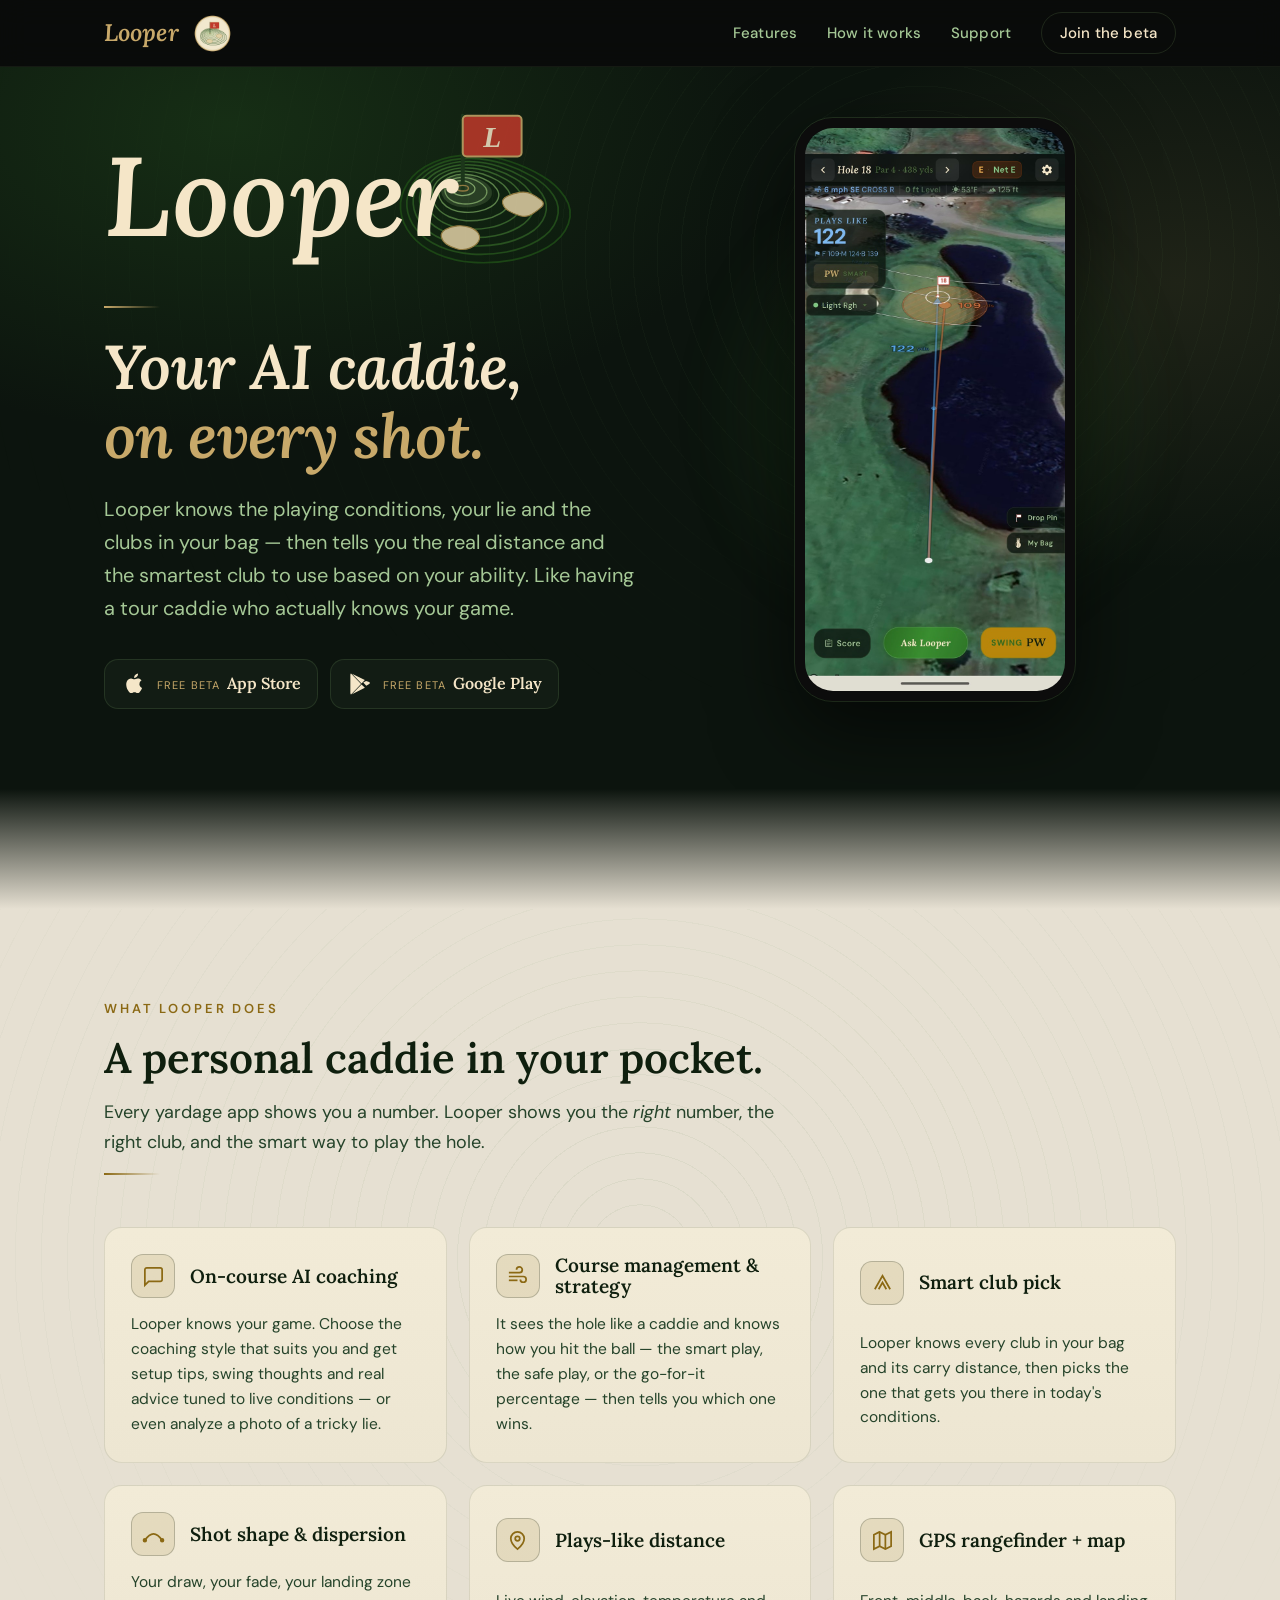
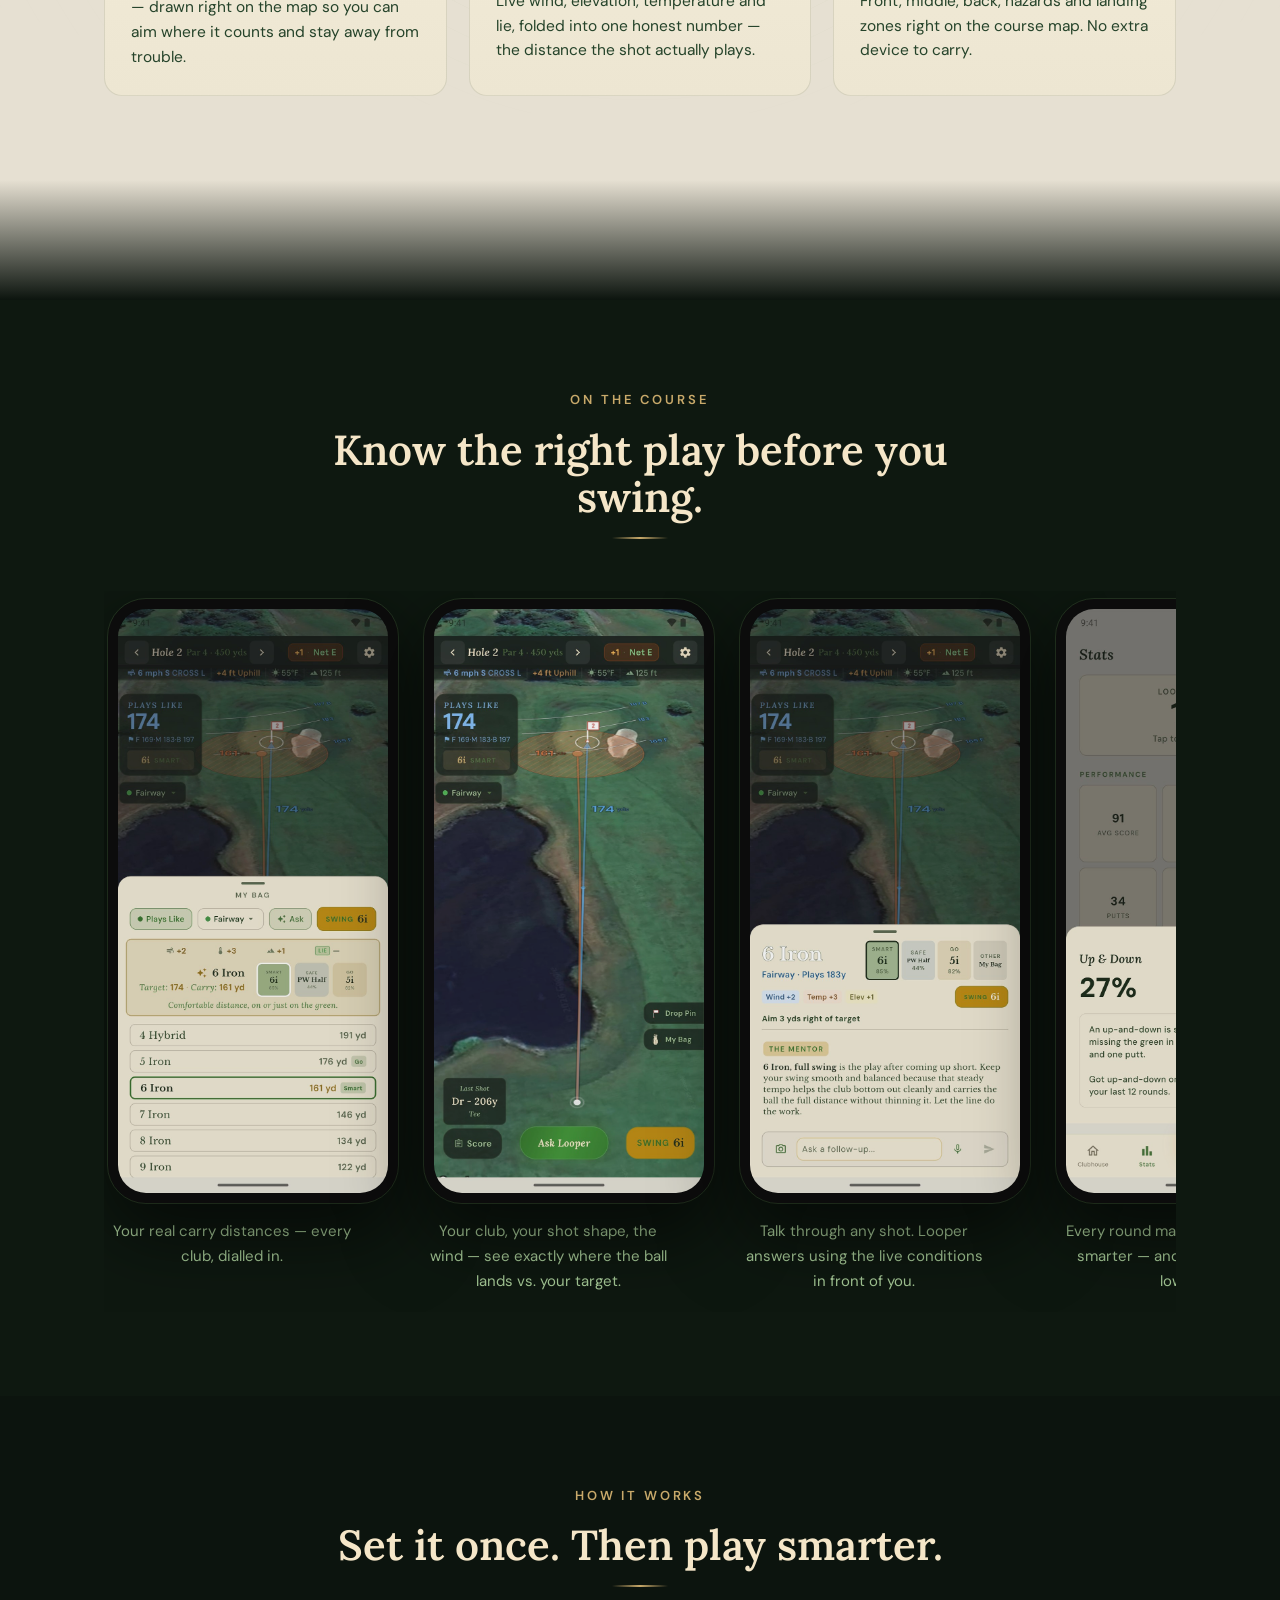
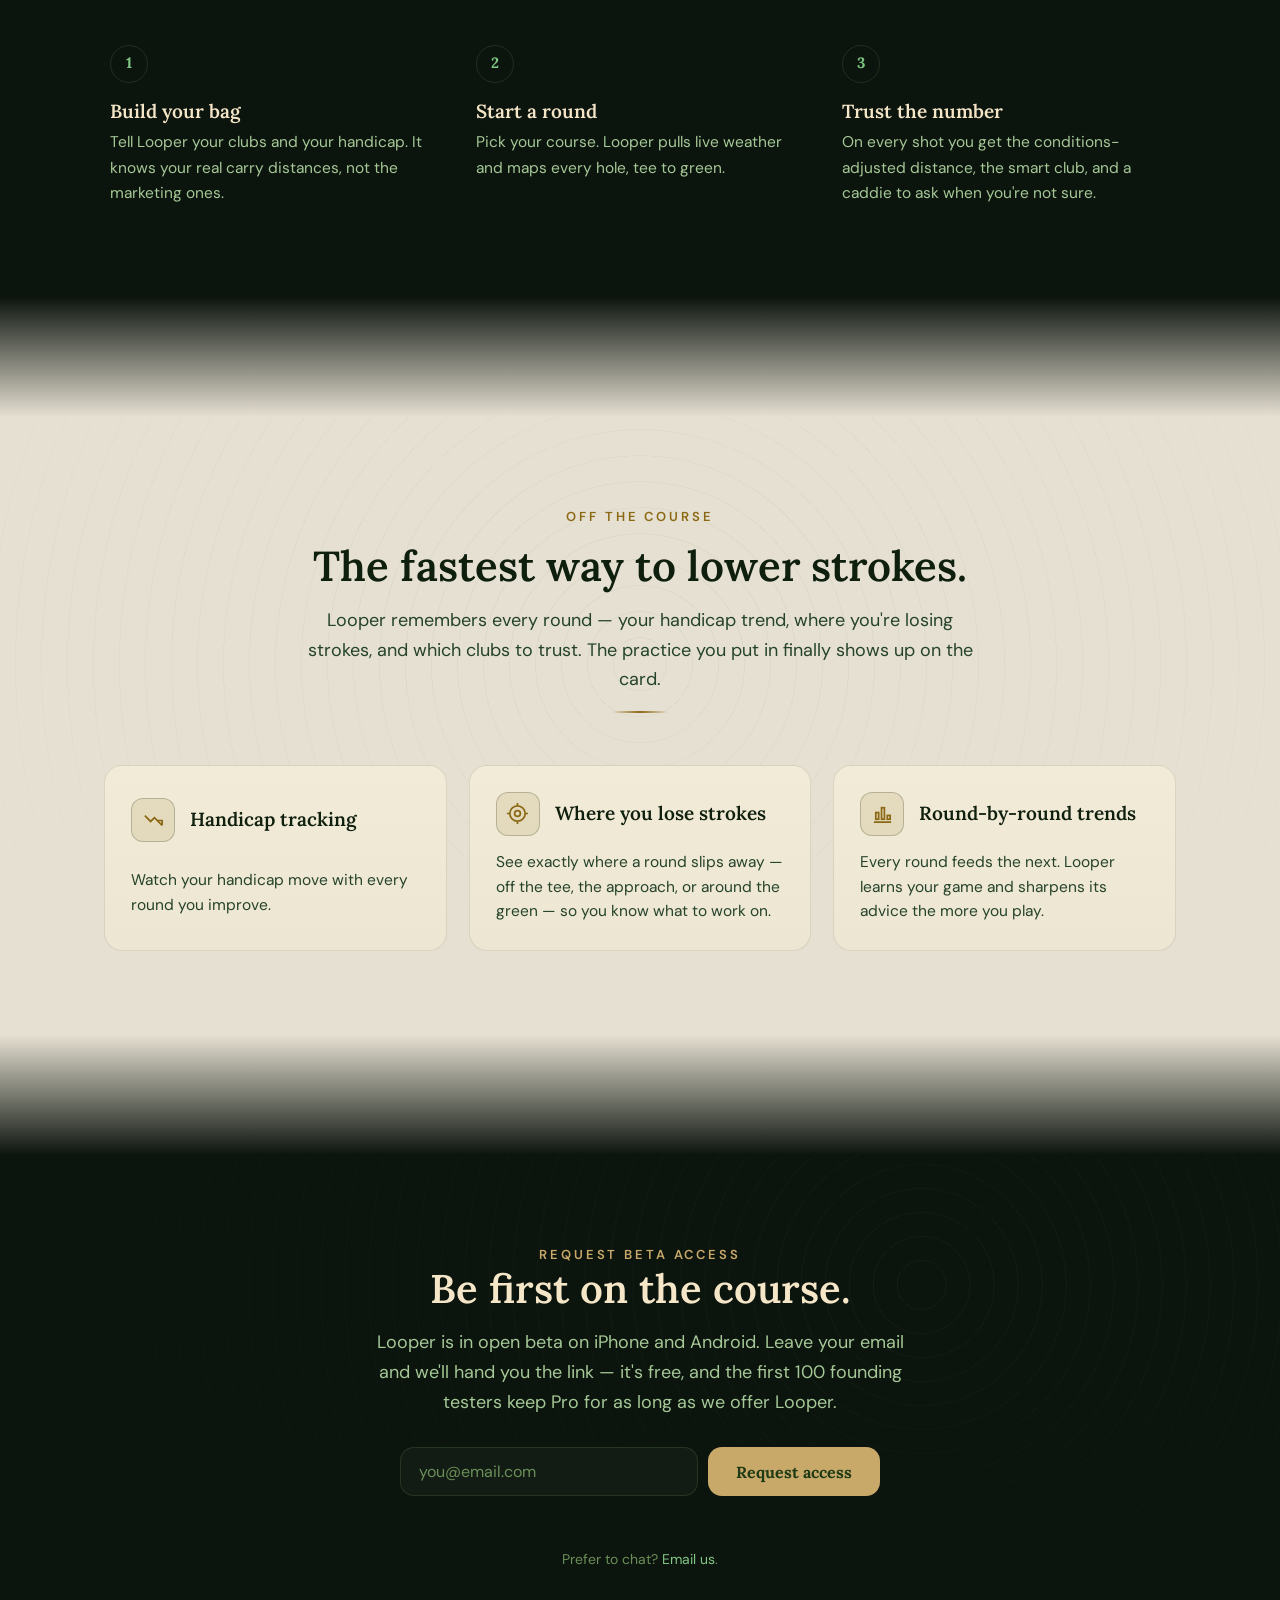
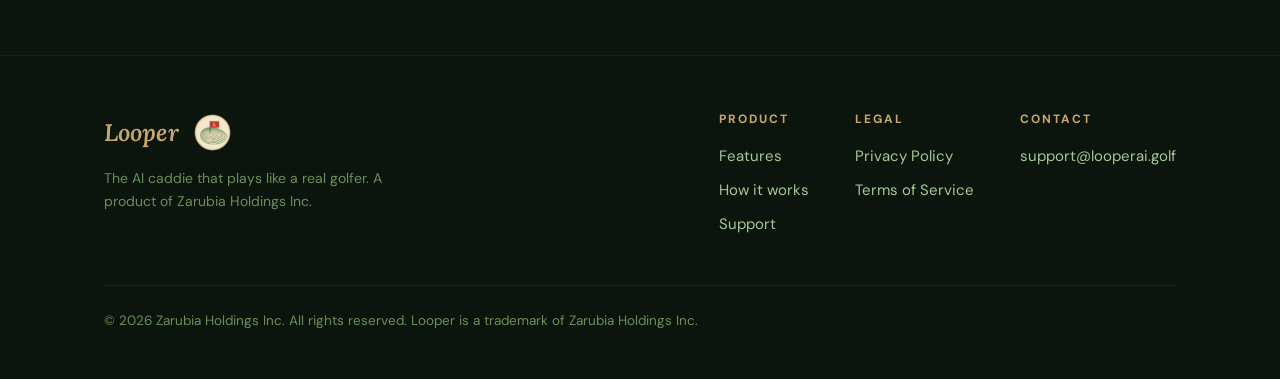
==== commit bb270b1a: "beta: point the site at /beta instead of a waitlist The beta has been open and self-service for a wh" ====
--- a/index.html
+++ b/index.html
@@ -33,7 +33,7 @@
         <a href="#features" class="hide-sm">Features</a>
         <a href="#how" class="hide-sm">How it works</a>
         <a href="support.html">Support</a>
-        <a href="#get" class="nav-cta">Get the app</a>
+        <a href="beta.html" class="nav-cta">Join the beta</a>
       </nav>
     </div>
   </header>
@@ -53,14 +53,14 @@
           knows your game.
         </p>
         <div class="cta-row">
-          <span class="store-badge">
+          <a class="store-badge" href="beta.html">
             <svg viewBox="0 0 24 24" fill="currentColor" aria-hidden="true"><path d="M17.05 12.04c-.02-2.27 1.85-3.36 1.94-3.41-1.06-1.55-2.71-1.76-3.29-1.78-1.4-.14-2.73.82-3.44.82-.71 0-1.8-.8-2.96-.78-1.52.02-2.93.88-3.71 2.24-1.58 2.74-.4 6.8 1.13 9.02.75 1.09 1.65 2.31 2.82 2.27 1.13-.05 1.56-.73 2.93-.73 1.36 0 1.75.73 2.95.71 1.22-.02 1.99-1.11 2.74-2.21.86-1.27 1.22-2.5 1.24-2.56-.03-.01-2.38-.91-2.4-3.62zM14.8 5.18c.62-.76 1.05-1.8.93-2.85-.9.04-2 .6-2.65 1.35-.58.67-1.09 1.74-.95 2.76 1.01.08 2.04-.51 2.67-1.26z"/></svg>
-            <span class="sb-text"><span class="sb-top">Coming soon</span><span class="sb-main">App Store</span></span>
-          </span>
-          <span class="store-badge">
+            <span class="sb-text"><span class="sb-top">Free beta</span><span class="sb-main">App Store</span></span>
+          </a>
+          <a class="store-badge" href="beta.html">
             <svg viewBox="0 0 24 24" fill="currentColor" aria-hidden="true"><path d="M3.6 2.3c-.3.3-.5.7-.5 1.3v16.8c0 .6.2 1 .5 1.3l.1.1L13 12.1v-.2L3.7 2.2l-.1.1zm12.9 13.2l-3.1-3.1L4.6 21.5l11.9-6zM4.6 2.5l8.8 9 3.1-3.1L4.6 2.5zm13 6.7l-2.6 1.5 2.8 2.8 2.7-1.5c.8-.5.8-1.3 0-1.8l-2.9-1z"/></svg>
-            <span class="sb-text"><span class="sb-top">Coming soon</span><span class="sb-main">Google Play</span></span>
-          </span>
+            <span class="sb-text"><span class="sb-top">Free beta</span><span class="sb-main">Google Play</span></span>
+          </a>
         </div>
       </div>
 
@@ -219,13 +219,13 @@
   <section class="band cta-band" id="get">
     <div class="contour"></div>
     <div class="wrap reveal">
-      <span class="eyebrow">Join the waitlist</span>
+      <span class="eyebrow">Request beta access</span>
       <h2>Be first on the course.</h2>
-      <p>Looper opens to a limited group first. Leave your email and we'll tell you the moment your spot is ready &mdash; no spam, just the green light.</p>
+      <p>Looper is in open beta on iPhone and Android. Leave your email and we'll hand you the link &mdash; it's free, and the first 100 founding testers keep Pro for as long as we offer Looper.</p>
       <form class="waitlist" id="waitlist" action="/api/subscribe" method="post" novalidate>
         <input type="email" id="wlEmail" name="email" placeholder="you@email.com" autocomplete="email" required aria-label="Email address" />
         <input type="text" name="company" class="wl-hp" tabindex="-1" autocomplete="off" aria-hidden="true" />
-        <button type="submit" class="btn">Notify me</button>
+        <button type="submit" class="btn">Request access</button>
       </form>
       <p class="wl-msg" id="wlMsg" role="status" aria-live="polite"></p>
       <p class="wl-fine">Prefer to chat? <a href="mailto:support@looperai.golf">Email us</a>.</p>
@@ -274,6 +274,32 @@
         <img id="lbImg" src="" alt="" />
         <figcaption id="lbCap"></figcaption>
       </figure>
+    </div>
+  </div>
+
+  <!-- Beta-access confirmation: shown after a successful signup. Reveals the
+       beta link immediately rather than making the email the only way in —
+       a welcome email that lands in Promotions would otherwise lose the user
+       at the exact moment their intent is highest. -->
+  <div class="wl-modal" id="wlModal" aria-hidden="true" role="dialog" aria-modal="true" aria-labelledby="wlModalTitle">
+    <div class="wl-modal-card" role="document">
+      <button class="wl-modal-close" id="wlModalClose" aria-label="Close">&times;</button>
+      <div class="wl-modal-mark" aria-hidden="true">
+        <svg viewBox="0 0 24 24" fill="none" stroke="currentColor" stroke-width="2.4" stroke-linecap="round" stroke-linejoin="round"><path d="M20 6 9 17l-5-5" /></svg>
+      </div>
+      <span class="eyebrow">You're in</span>
+      <h3 id="wlModalTitle">Welcome to the clubhouse.</h3>
+      <p>Your spot is confirmed. Looper runs on iPhone and Android &mdash; the beta page has the two-minute version.</p>
+      <div id="wlModalSent">
+        <p class="wl-modal-spam">We've emailed the link to <strong id="wlModalEmail">your inbox</strong> as well, so you can pick it up on the phone you actually golf with.</p>
+      </div>
+      <div id="wlModalSaved" hidden>
+        <p class="wl-modal-spam">Open <strong>looperai.golf/beta</strong> on your phone when you're ready to install.</p>
+      </div>
+      <div class="wl-modal-actions">
+        <a class="btn" href="beta.html">Join the beta</a>
+        <button type="button" class="btn btn-ghost" id="wlModalOk">Maybe later</button>
+      </div>
     </div>
   </div>
 
@@ -359,6 +385,37 @@
       var msg = document.getElementById('wlMsg');
       var emailInput = document.getElementById('wlEmail');
       var emailRe = /^[^@\s]+@[^@\s]+\.[^@\s]+$/;
+
+      // Confirmation modal — shown once the signup is accepted.
+      var modal = document.getElementById('wlModal');
+      var modalEmail = document.getElementById('wlModalEmail');
+      var modalSent = document.getElementById('wlModalSent');
+      var modalSaved = document.getElementById('wlModalSaved');
+      function openModal(email, emailed) {
+        if (!modal) return;
+        if (modalEmail && email) modalEmail.textContent = email;
+        // Only promise an email if one actually went out.
+        if (modalSent) modalSent.hidden = !emailed;
+        if (modalSaved) modalSaved.hidden = !!emailed;
+        modal.classList.add('open');
+        modal.setAttribute('aria-hidden', 'false');
+        document.body.style.overflow = 'hidden';
+      }
+      function closeModal() {
+        if (!modal) return;
+        modal.classList.remove('open');
+        modal.setAttribute('aria-hidden', 'true');
+        document.body.style.overflow = '';
+      }
+      if (modal) {
+        document.getElementById('wlModalClose').addEventListener('click', closeModal);
+        document.getElementById('wlModalOk').addEventListener('click', closeModal);
+        modal.addEventListener('click', function (e) { if (e.target === modal) closeModal(); });
+        document.addEventListener('keydown', function (e) {
+          if (e.key === 'Escape' && modal.classList.contains('open')) closeModal();
+        });
+      }
+
       form.addEventListener('submit', function (e) {
         e.preventDefault();
         var email = (emailInput.value || '').trim();
@@ -380,9 +437,11 @@
           return r.json().catch(function () { return { ok: r.ok }; });
         }).then(function (d) {
           if (d && d.ok) {
-            form.style.display = 'none';
-            msg.textContent = "You're on the list — we'll email you the moment Looper opens up.";
+            form.reset();
+            btn.disabled = false; btn.textContent = label;
+            msg.textContent = "You're in.";
             msg.className = 'wl-msg';
+            openModal(email, !!(d && d.emailed));
           } else {
             throw new Error('failed');
           }
--- a/styles.css
+++ b/styles.css
@@ -175,6 +175,8 @@
   display: inline-flex; align-items: center; gap: 10px;
   background: var(--card); border: 1px solid var(--border);
   border-radius: 14px; padding: 11px 16px;
+  text-decoration: none;
+  transition: border-color .2s ease, background .2s ease;
 }
 .store-badge:hover { border-color: var(--gold); background: var(--card-2); }
 .store-badge svg { width: 26px; height: 26px; flex-shrink: 0; color: var(--cream); }
@@ -401,6 +403,106 @@
 .faq details[open] summary::after { content: "\2013"; }
 .faq details p { padding: 0 0 20px; color: var(--sage); }
 
+.beta-perk {
+  display: inline-block;
+  font-size: 14px; color: var(--sage);
+  background: var(--gold-soft); border: 1px solid var(--border);
+  border-radius: 12px; padding: 10px 16px;
+  margin-top: 18px;
+}
+.beta-perk strong { color: var(--cream); }
+
+/* ---------- Beta join steps (beta.html) ---------- */
+.beta-steps { list-style: none; max-width: 780px; margin: 44px 0; display: block; }
+.beta-steps li { display: flex; gap: 20px; align-items: flex-start; margin-bottom: 22px; }
+.beta-steps-num {
+  flex: 0 0 auto; font-family: var(--font-head); font-style: italic; font-weight: 600;
+  font-size: 26px; color: var(--gold); line-height: 1.3; width: 34px;
+}
+.beta-steps div { color: var(--sage); }
+.beta-steps strong { color: var(--cream); }
+.fine-print { color: var(--sage-dim); font-size: 14px; max-width: 780px; }
+
+/* ---------- Beta: in-app-browser escape hatch ----------
+   Facebook/Instagram/etc. open links in an embedded webview. Google blocks
+   sign-in in those, so the Google-Groups join step is impossible. Detect it
+   (body.is-inapp, set in beta.html) and push the user to a real browser. */
+.iab-warn {
+  display: none;
+  max-width: 900px; margin: 0 auto 26px;
+  background: var(--gold-soft);
+  border: 1px solid var(--gold);
+  border-radius: 16px;
+  padding: 20px 22px;
+  color: var(--cream);
+  font-size: 15.5px; line-height: 1.55;
+}
+body.is-inapp .iab-warn { display: block; }
+.iab-warn p { margin: 0 0 8px; }
+.iab-warn strong { color: var(--gold); }
+.iab-warn .iab-hint { color: var(--sage); font-size: 14.5px; }
+.iab-warn .btn { margin-top: 10px; }
+
+/* ---------- Beta: dual-platform cards ---------- */
+.platform-grid {
+  display: grid; grid-template-columns: 1fr 1fr; gap: 22px;
+  max-width: 900px; margin: 0 auto 30px;
+  align-items: start; /* cards size to their own content — the Android card is much shorter than the iPhone one */
+}
+@media (max-width: 760px) { .platform-grid { grid-template-columns: 1fr; } }
+.platform-card {
+  background: linear-gradient(180deg, var(--card), var(--card-2));
+  border: 1px solid var(--border); border-radius: 18px;
+  padding: 30px 28px; display: flex; flex-direction: column;
+}
+.platform-card h2 {
+  font-size: 22px; margin: 0 0 4px; padding: 0; border: 0;
+  display: flex; align-items: center; gap: 10px;
+}
+.platform-card h2 svg { width: 22px; height: 22px; fill: currentColor; }
+.platform-card .pc-sub { color: var(--sage-dim); font-size: 13px; margin: 0 0 20px; }
+.platform-card .btn { width: 100%; margin-bottom: 4px; }
+.platform-card .btn:not(.btn-block) { justify-content: center; }
+.platform-badge {
+  display: none; font-family: var(--font-body); font-size: 11px;
+  font-weight: 700; letter-spacing: .08em; text-transform: uppercase;
+  color: #1f3a14; background: var(--gold); border-radius: 999px;
+  padding: 3px 11px; margin-bottom: 14px; width: fit-content;
+}
+body.is-ios .platform-card.ios .platform-badge,
+body.is-android .platform-card.android .platform-badge { display: inline-block; }
+@media (max-width: 760px) {
+  body.is-android .platform-card.android,
+  body.is-ios .platform-card.ios { order: -1; }
+}
+.pc-steps { list-style: none; margin: 4px 0 0; padding: 0; }
+.pc-steps li {
+  display: flex; gap: 13px; align-items: flex-start; margin-bottom: 14px;
+  font-size: 14.5px; color: var(--sage); line-height: 1.5;
+}
+.pc-steps .n {
+  flex: 0 0 auto; font-family: var(--font-head); font-style: italic;
+  font-weight: 600; font-size: 18px; color: var(--gold); width: 18px;
+}
+.pc-steps strong { color: var(--cream); }
+.pc-steps a { word-break: break-word; }
+.pc-note {
+  font-size: 12.5px; color: var(--sage-dim); line-height: 1.5;
+  margin-top: auto; padding-top: 16px;
+}
+.pc-actions { display: flex; flex-direction: column; gap: 11px; margin: 2px 0 4px; }
+.btn-block {
+  display: flex; align-items: center; gap: 10px; width: 100%;
+  justify-content: flex-start;
+}
+.btn-block .bn {
+  flex: 0 0 auto; width: 22px; height: 22px; border-radius: 50%;
+  display: inline-flex; align-items: center; justify-content: center;
+  background: rgba(31, 58, 20, 0.28); color: #1f3a14;
+  font-family: var(--font-head); font-style: italic; font-weight: 700;
+  font-size: 14px;
+}
+
 .contact-card {
   background: linear-gradient(180deg, var(--card), var(--card-2));
   border: 1px solid var(--border); border-radius: 18px;
@@ -503,9 +605,68 @@
 .lb-next { right: 18px; }
 @media (max-width: 560px) { .lb-nav { top: auto; bottom: 20px; transform: none; } }
 
+/* ---------- Waitlist confirmation modal ---------- */
+.wl-modal {
+  position: fixed; inset: 0; z-index: 120;
+  background: rgba(8, 12, 9, 0.82);
+  -webkit-backdrop-filter: blur(8px); backdrop-filter: blur(8px);
+  display: flex; align-items: center; justify-content: center;
+  padding: 24px;
+  opacity: 0; visibility: hidden;
+  transition: opacity .25s ease, visibility .25s ease;
+}
+.wl-modal.open { opacity: 1; visibility: visible; }
+.wl-modal-card {
+  position: relative; box-sizing: border-box;
+  width: min(440px, 100%);
+  background: var(--card); border: 1px solid var(--border);
+  border-radius: 20px; padding: 42px 32px 34px;
+  text-align: center;
+  box-shadow: 0 30px 90px rgba(0,0,0,0.6);
+  transform: translateY(12px) scale(0.98);
+  transition: transform .28s cubic-bezier(.2,.7,.2,1);
+}
+.wl-modal.open .wl-modal-card { transform: none; }
+.wl-modal-close {
+  position: absolute; top: 14px; right: 14px;
+  width: 38px; height: 38px; border-radius: 999px;
+  display: flex; align-items: center; justify-content: center;
+  background: transparent; border: 1px solid var(--border);
+  color: var(--cream); font-size: 22px; line-height: 1; cursor: pointer;
+  transition: border-color .18s ease, background .18s ease;
+}
+.wl-modal-close:hover { border-color: var(--gold); background: var(--gold-soft); }
+.wl-modal-mark {
+  width: 64px; height: 64px; margin: 0 auto 18px;
+  border-radius: 999px;
+  display: flex; align-items: center; justify-content: center;
+  background: var(--gold-soft); border: 1px solid var(--border);
+}
+.wl-modal-mark svg { width: 30px; height: 30px; color: var(--gold); }
+.wl-modal h3 {
+  font-family: var(--font-head); font-size: 26px; color: var(--cream);
+  margin: 10px 0 14px;
+}
+.wl-modal p {
+  font-size: 15px; line-height: 1.6; color: var(--sage);
+  margin: 0 auto 14px; max-width: 340px;
+}
+.wl-modal p strong { color: var(--cream); font-weight: 600; }
+.wl-modal-spam {
+  font-size: 13.5px; color: var(--sage);
+  background: var(--gold-soft); border: 1px solid var(--border);
+  border-radius: 12px; padding: 12px 16px;
+}
+.wl-modal .btn { margin-top: 8px; }
+/* Stacked so the beta link reads as the primary action and the dismiss
+   sits under it, rather than the two competing side by side. */
+.wl-modal-actions { display: flex; flex-direction: column; gap: 10px; margin-top: 14px; }
+.wl-modal-actions .btn { justify-content: center; margin-top: 0; }
+
 @media (prefers-reduced-motion: reduce) {
   html { scroll-behavior: auto; }
   .lightbox { transition: none; }
+  .wl-modal, .wl-modal-card { transition: none; }
   .hero-logo, .hero .hairline, .hero h1, .hero p.lead, .hero .cta-row { animation: none; }
   .reveal { opacity: 1; transform: none; transition: none; }
   .reveal .hairline { transform: scaleX(1); transition: none; }
